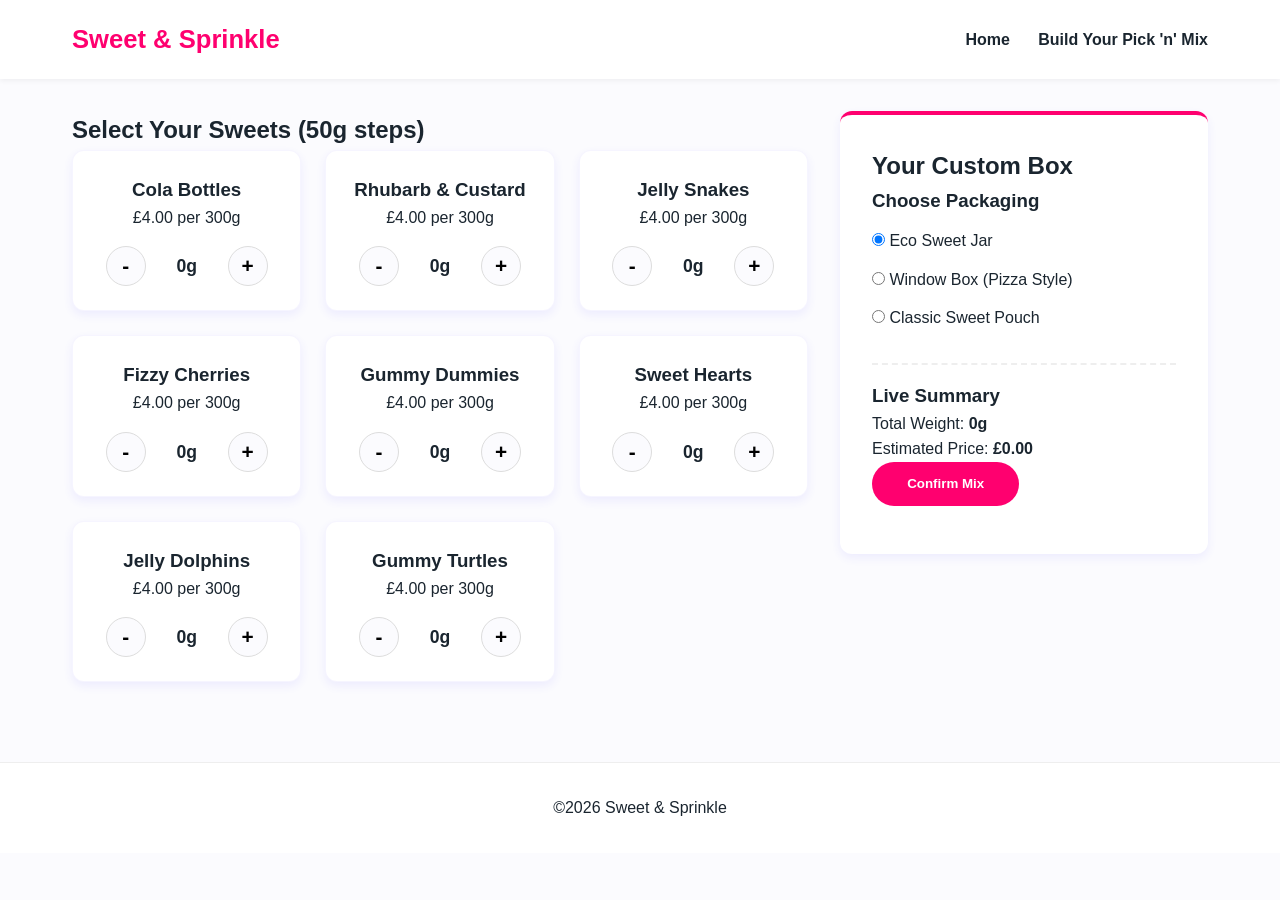
==== build.html @ 640f589e "Add Confirm Mix order validation and summary message" ====
<!DOCTYPE html>
<html lang="en">
<head>
    <meta charset="UTF-8">
    <meta name="viewport" content="width=device-width, initial-scale=1.0">
    <meta name="description" content="Customise your pick and mix box at Sweet & Sprinkle">
    <title>Mix Builder | Sweet & Sprinkle</title>
    <!-- Linking  global styling stylesheet -->
    <link rel="stylesheet" href="css/style.css">
</head>
<body>
    <header>
        <nav>
            <a href="index.html" class="logo">Sweet & Sprinkle</a>
            <div class="nav-links">
                <a href="index.html">Home</a>
                <a href="build.html">Build Your Pick 'n' Mix</a>
            </div>
        </nav>
    </header>

    <main class="builder-container">
        <!-- Section 1: The Sweet Selection Grid containing all 8 custom varieties -->
        <section class="sweets-section">
            <h2>Select Your Sweets (50g steps)</h2>
            <div class="sweets-grid">
                
                <!-- 1. Cola Bottles -->
                <div class="sweet-card">
                    <h3>Cola Bottles</h3>
                    <p class="sweet-price">£4.00 per 300g</p>
                    <div class="quantity-controls">
                        <button type="button" class="btn-qty minus" data-sweet="cola">-</button>
                        <span class="qty-display" id="qty-cola">0g</span>
                        <button type="button" class="btn-qty plus" data-sweet="cola">+</button>
                    </div>
                </div>

                <!-- 2. Rhubarb and Custard -->
                <div class="sweet-card">
                    <h3>Rhubarb & Custard</h3>
                    <p class="sweet-price">£4.00 per 300g</p>
                    <div class="quantity-controls">
                        <button type="button" class="btn-qty minus" data-sweet="rhubarb">-</button>
                        <span class="qty-display" id="qty-rhubarb">0g</span>
                        <button type="button" class="btn-qty plus" data-sweet="rhubarb">+</button>
                    </div>
                </div>

                <!-- 3. Jelly Snakes -->
                <div class="sweet-card">
                    <h3>Jelly Snakes</h3>
                    <p class="sweet-price">£4.00 per 300g</p>
                    <div class="quantity-controls">
                        <button type="button" class="btn-qty minus" data-sweet="snakes">-</button>
                        <span class="qty-display" id="qty-snakes">0g</span>
                        <button type="button" class="btn-qty plus" data-sweet="snakes">+</button>
                    </div>
                </div>

                <!-- 4. Fizzy Cherries -->
                <div class="sweet-card">
                    <h3>Fizzy Cherries</h3>
                    <p class="sweet-price">£4.00 per 300g</p>
                    <div class="quantity-controls">
                        <button type="button" class="btn-qty minus" data-sweet="cherries">-</button>
                        <span class="qty-display" id="qty-cherries">0g</span>
                        <button type="button" class="btn-qty plus" data-sweet="cherries">+</button>
                    </div>
                </div>

                <!-- 5. Gummy Dummies -->
                <div class="sweet-card">
                    <h3>Gummy Dummies</h3>
                    <p class="sweet-price">£4.00 per 300g</p>
                    <div class="quantity-controls">
                        <button type="button" class="btn-qty minus" data-sweet="dummies">-</button>
                        <span class="qty-display" id="qty-dummies">0g</span>
                        <button type="button" class="btn-qty plus" data-sweet="dummies">+</button>
                    </div>
                </div>

                <!-- 6. Hearts -->
                <div class="sweet-card">
                    <h3>Sweet Hearts</h3>
                    <p class="sweet-price">£4.00 per 300g</p>
                    <div class="quantity-controls">
                        <button type="button" class="btn-qty minus" data-sweet="hearts">-</button>
                        <span class="qty-display" id="qty-hearts">0g</span>
                        <button type="button" class="btn-qty plus" data-sweet="hearts">+</button>
                    </div>
                </div>

                <!-- 7. Dolphins -->
                <div class="sweet-card">
                    <h3>Jelly Dolphins</h3>
                    <p class="sweet-price">£4.00 per 300g</p>
                    <div class="quantity-controls">
                        <button type="button" class="btn-qty minus" data-sweet="dolphins">-</button>
                        <span class="qty-display" id="qty-dolphins">0g</span>
                        <button type="button" class="btn-qty plus" data-sweet="dolphins">+</button>
                    </div>
                </div>

                <!-- 8. Turtles -->
                <div class="sweet-card">
                    <h3>Gummy Turtles</h3>
                    <p class="sweet-price">£4.00 per 300g</p>
                    <div class="quantity-controls">
                        <button type="button" class="btn-qty minus" data-sweet="turtles">-</button>
                        <span class="qty-display" id="qty-turtles">0g</span>
                        <button type="button" class="btn-qty plus" data-sweet="turtles">+</button>
                    </div>
                </div>

            </div>
        </section>

        <!-- Section 2: Packaging Radio Buttons & Total Order Summary Side Box -->
        <section class="summary-sidebar">
            <h2>Your Custom Box</h2>
            
            <div class="packaging-options">
                <h3>Choose Packaging</h3>
                <label>
                    <input type="radio" name="packaging" value="jar" checked> Eco Sweet Jar
                </label>
                <label>
                    <input type="radio" name="packaging" value="pizza-box"> Window Box (Pizza Style)
                </label>
                <label>
                    <input type="radio" name="packaging" value="pouch"> Classic Sweet Pouch
                </label>
            </div>

            <div class="order-totals">
                <h3>Live Summary</h3>
                <p>Total Weight: <strong id="total-weight">0g</strong></p>
                <p>Estimated Price: <strong id="total-price">£0.00</strong></p>
                <button type="button" id="btn-submit-order" class="button">Confirm Mix</button>
                <p id="order-confirmation" style="margin-top: 1rem; font-weight: bold;"></p>
            </div>
        </section>
    </main>

    <footer>
        <p>&copy;2026 Sweet & Sprinkle</p>
    </footer>

    <!-- Linking the JavaScript script file at the very bottom so elements load first -->
    <script src="js/script.js"></script>
</body>
</html>
---- css/style.css ----
/* Custom variables for the specific color theme */
:root {
    --brand-pink: #ff006f;       /* Vivid raspberry pink */
    --accent-blue: #5141ff;      /* Electric purple blue */
    --dark-text: #1a252f;        /* High-contrast dark charcoal for clear reading */
    --light-bg: #fbfbfe;         /* Soft, bright off-white background */
    --white: #ffffff;
    --card-shadow: 0 4px 10px rgba(81, 65, 255, 0.08); /* Subtle blue tint shadow */
}

/* Clear default browser spacing bugs */
* {
    margin: 0;
    padding: 0;
    box-sizing: border-box;
}

body {
    font-family: 'Segoe UI', Tahoma, Geneva, Verdana, sans-serif;
    background-color: var(--light-bg);
    color: var(--dark-text);
    line-height: 1.6;
}

/* Main sticky top header menu */
header {
    background-color: var(--white);
    box-shadow: 0 2px 5px rgba(0,0,0,0.05);
    position: sticky;
    top: 0;
    z-index: 1000;
}

nav {
    display: flex;
    justify-content: space-between;
    align-items: center;
    max-width: 1200px;
    margin: 0 auto;
    padding: 1.2rem 2rem;
}

nav .logo {
    font-size: 1.6rem;
    font-weight: bold;
    color: var(--brand-pink); /* Logo stands out in custom pink */
    text-decoration: none;
}

nav .nav-links a {
    color: var(--dark-text);
    text-decoration: none;
    margin-left: 1.5rem;
    font-weight: 600;
    transition: color 0.2s ease;
}

nav .nav-links a:hover {
    color: var(--accent-blue); /* Hover transitions to the electric blue */
}

/* Layout area for homepage text banner */
.hero {
    max-width: 800px;
    margin: 6rem auto;
    text-align: center;
    padding: 2rem;
}

.eyebrow {
    font-size: 0.9rem;
    letter-spacing: 2px;
    color: var(--accent-blue); /* Highlights the subheader text in blue */
    font-weight: bold;
    margin-bottom: 1rem;
}

.hero h1 {
    font-size: 3.2rem;
    margin-bottom: 1.5rem;
    color: var(--dark-text);
}

.hero p {
    margin-bottom: 20px;
}

/* Global rounded action buttons used across both pages */
.button {
    display: inline-block;
    background-color: var(--brand-pink); /* Primary button background */
    color: var(--white);
    padding: 0.9rem 2.2rem;
    text-decoration: none;
    border-radius: 50px;
    font-weight: bold;
    border: none;
    cursor: pointer;
    transition: transform 0.2s ease, background-color 0.2s ease;
}

.button:hover {
    background-color: #d6005d; /* Darkens the pink slightly on hover */
    transform: translateY(-2px);
}

/* Grid layout splitting the sweet picker from the total summary */
.builder-container {
    display: grid;
    grid-template-columns: 2fr 1fr; 
    gap: 2rem;
    max-width: 1200px;
    margin: 2rem auto;
    padding: 0 2rem;
}

.sweets-grid {
    display: grid;
    grid-template-columns: repeat(auto-fit, minmax(220px, 1fr));
    gap: 1.5rem;
}

/* Styled presentation card containers for individual sweets */
.sweet-card {
    background-color: var(--white);
    border-radius: 12px;
    padding: 1.5rem;
    text-align: center;
    box-shadow: var(--card-shadow);
    border: 1px solid rgba(81, 65, 255, 0.05);
}

/* Alignment group layout for our plus and minus buttons */
.quantity-controls {
    display: flex;
    justify-content: center;
    align-items: center;
    margin-top: 1rem;
    gap: 1rem;
}

.btn-qty {
    background-color: var(--light-bg);
    border: 1px solid #ddd;
    width: 40px;
    height: 40px;
    border-radius: 50%;
    cursor: pointer;
    font-size: 1.3rem;
    font-weight: bold;
    transition: all 0.2s ease;
}

.btn-qty:hover {
    background-color: var(--accent-blue); /* Hover fills buttons with the electric blue */
    color: var(--white);
    border-color: var(--accent-blue);
}

.qty-display {
    font-size: 1.1rem;
    font-weight: 600;
    min-width: 50px;
}

/* Checkout summary card dashboard panel */
.summary-sidebar {
    background-color: var(--white);
    padding: 2rem;
    border-radius: 12px;
    box-shadow: var(--card-shadow);
    height: fit-content;
    border-top: 4px solid var(--brand-pink); /* Adds an neat top border accent line */
}

.packaging-options label {
    display: block;
    margin: 0.8rem 0;
    cursor: pointer;
    font-weight: 500;
}

.order-totals {
    margin-top: 2rem;
    padding-top: 1rem;
    border-top: 2px dashed #eee;
}

footer {
    text-align: center;
    padding: 2rem;
    background-color: var(--white);
    margin-top: 5rem;
    border-top: 1px solid #eee;
}

/* Mobile fluid scaling rule to stack panels vertically on phones */
@media (max-width: 768px) {
    .builder-container {
        grid-template-columns: 1fr; 
    }
}
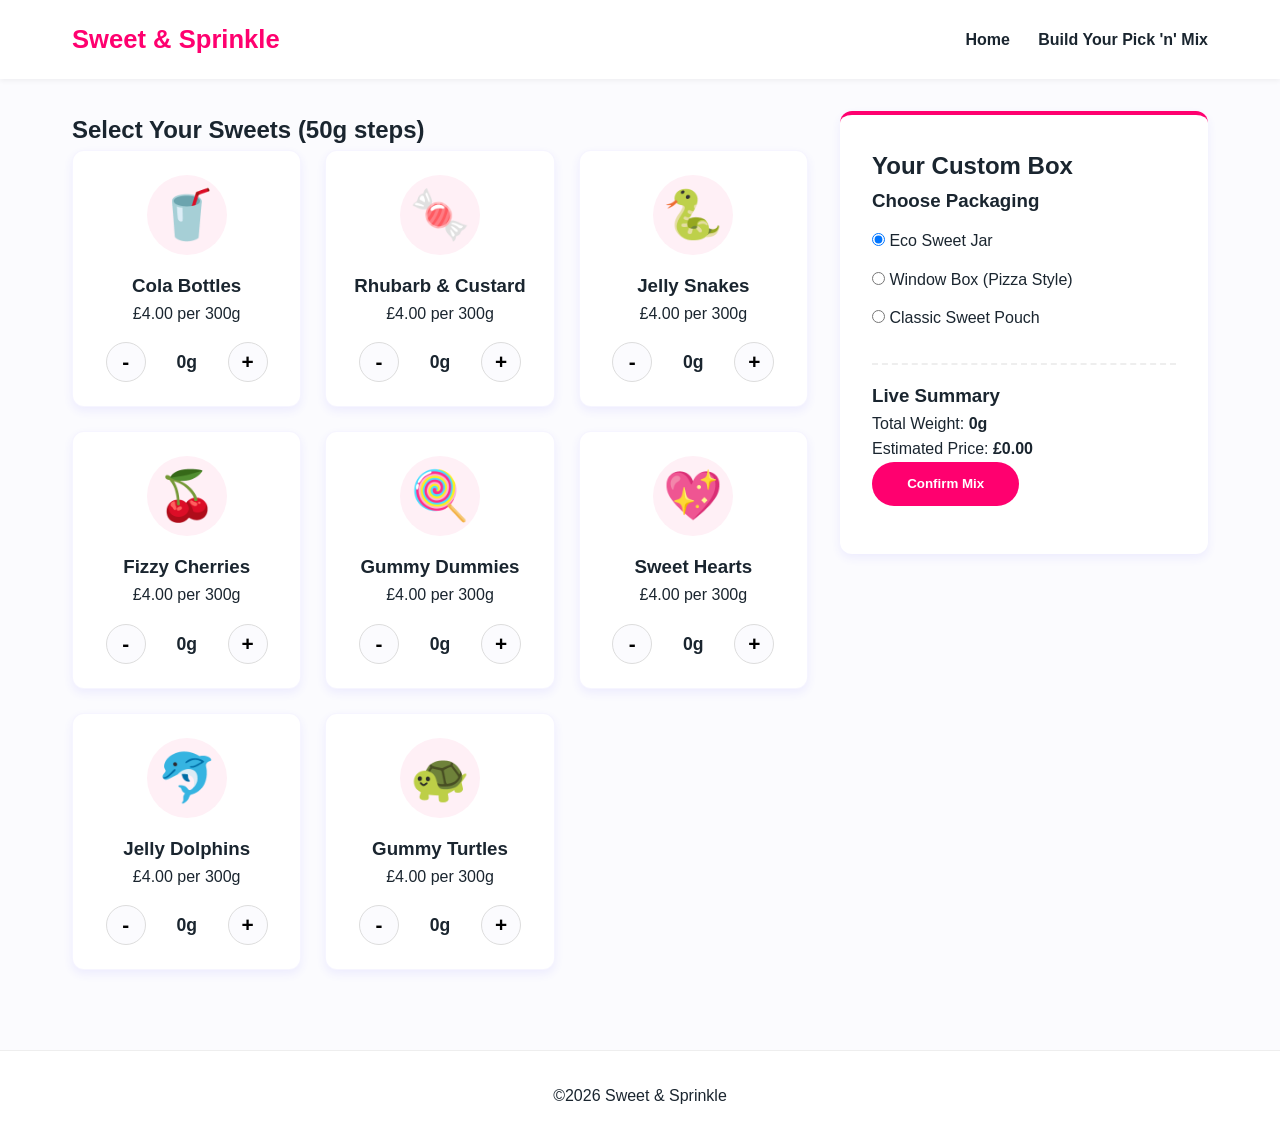
==== commit d1bfafbe: "Add in colourful circular icon badges to each sweet cards" ====
--- a/build.html
+++ b/build.html
@@ -27,6 +27,7 @@
                 
                 <!-- 1. Cola Bottles -->
                 <div class="sweet-card">
+                    <div class="sweet-icon">🥤</div>
                     <h3>Cola Bottles</h3>
                     <p class="sweet-price">£4.00 per 300g</p>
                     <div class="quantity-controls">
@@ -38,6 +39,7 @@
 
                 <!-- 2. Rhubarb and Custard -->
                 <div class="sweet-card">
+                    <div class="sweet-icon">🍬</div>
                     <h3>Rhubarb & Custard</h3>
                     <p class="sweet-price">£4.00 per 300g</p>
                     <div class="quantity-controls">
@@ -49,6 +51,7 @@
 
                 <!-- 3. Jelly Snakes -->
                 <div class="sweet-card">
+                    <div class="sweet-icon">🐍</div>
                     <h3>Jelly Snakes</h3>
                     <p class="sweet-price">£4.00 per 300g</p>
                     <div class="quantity-controls">
@@ -60,6 +63,7 @@
 
                 <!-- 4. Fizzy Cherries -->
                 <div class="sweet-card">
+                    <div class="sweet-icon">🍒</div>
                     <h3>Fizzy Cherries</h3>
                     <p class="sweet-price">£4.00 per 300g</p>
                     <div class="quantity-controls">
@@ -71,6 +75,7 @@
 
                 <!-- 5. Gummy Dummies -->
                 <div class="sweet-card">
+                    <div class="sweet-icon">🍭</div>
                     <h3>Gummy Dummies</h3>
                     <p class="sweet-price">£4.00 per 300g</p>
                     <div class="quantity-controls">
@@ -82,6 +87,7 @@
 
                 <!-- 6. Hearts -->
                 <div class="sweet-card">
+                    <div class="sweet-icon">💖</div>
                     <h3>Sweet Hearts</h3>
                     <p class="sweet-price">£4.00 per 300g</p>
                     <div class="quantity-controls">
@@ -93,6 +99,7 @@
 
                 <!-- 7. Dolphins -->
                 <div class="sweet-card">
+                    <div class="sweet-icon">🐬</div>
                     <h3>Jelly Dolphins</h3>
                     <p class="sweet-price">£4.00 per 300g</p>
                     <div class="quantity-controls">
@@ -104,6 +111,7 @@
 
                 <!-- 8. Turtles -->
                 <div class="sweet-card">
+                    <div class="sweet-icon">🐢</div>
                     <h3>Gummy Turtles</h3>
                     <p class="sweet-price">£4.00 per 300g</p>
                     <div class="quantity-controls">
--- a/css/style.css
+++ b/css/style.css
@@ -130,6 +130,17 @@
     border: 1px solid rgba(81, 65, 255, 0.05);
 }
 
+.sweet-icon {
+    font-size: 3rem;
+    background-color: #fff0f6;
+    width: 80px;
+    height: 80px;
+    line-height: 80px;
+    border-radius: 50%;
+    margin: 0 auto 1rem auto;
+}
+
+
 /* Alignment group layout for our plus and minus buttons */
 .quantity-controls {
     display: flex;
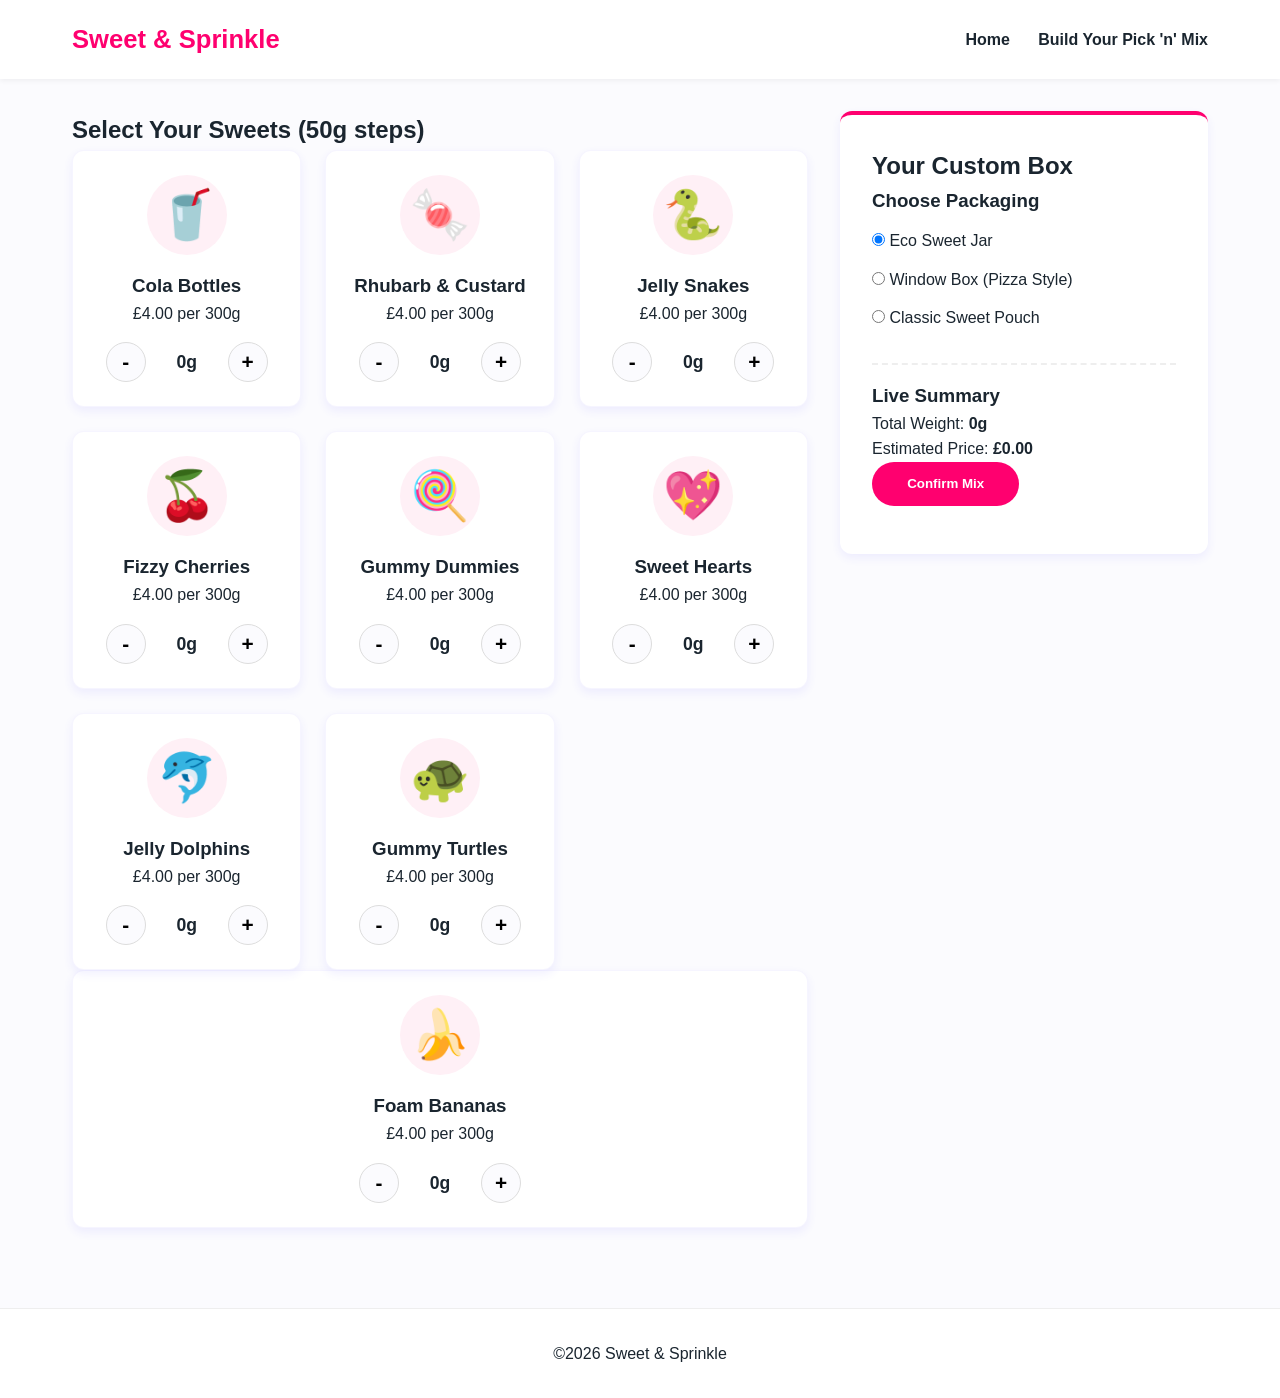
==== commit e563b94c: "Add Foam Bananas as 9th sweet card for 3x3 grid of sweet selection" ====
--- a/build.html
+++ b/build.html
@@ -122,6 +122,19 @@
                 </div>
 
             </div>
+
+                            <!-- 9. Foam Bananas -->
+                <div class="sweet-card">
+                    <div class="sweet-icon">🍌</div>
+                    <h3>Foam Bananas</h3>
+                    <p class="sweet-price">£4.00 per 300g</p>
+                    <div class="quantity-controls">
+                        <button type="button" class="btn-qty minus" data-sweet="bananas">-</button>
+                        <span class="qty-display" id="qty-bananas">0g</span>
+                        <button type="button" class="btn-qty plus" data-sweet="bananas">+</button>
+                    </div>
+                </div>
+
         </section>
 
         <!-- Section 2: Packaging Radio Buttons & Total Order Summary Side Box -->
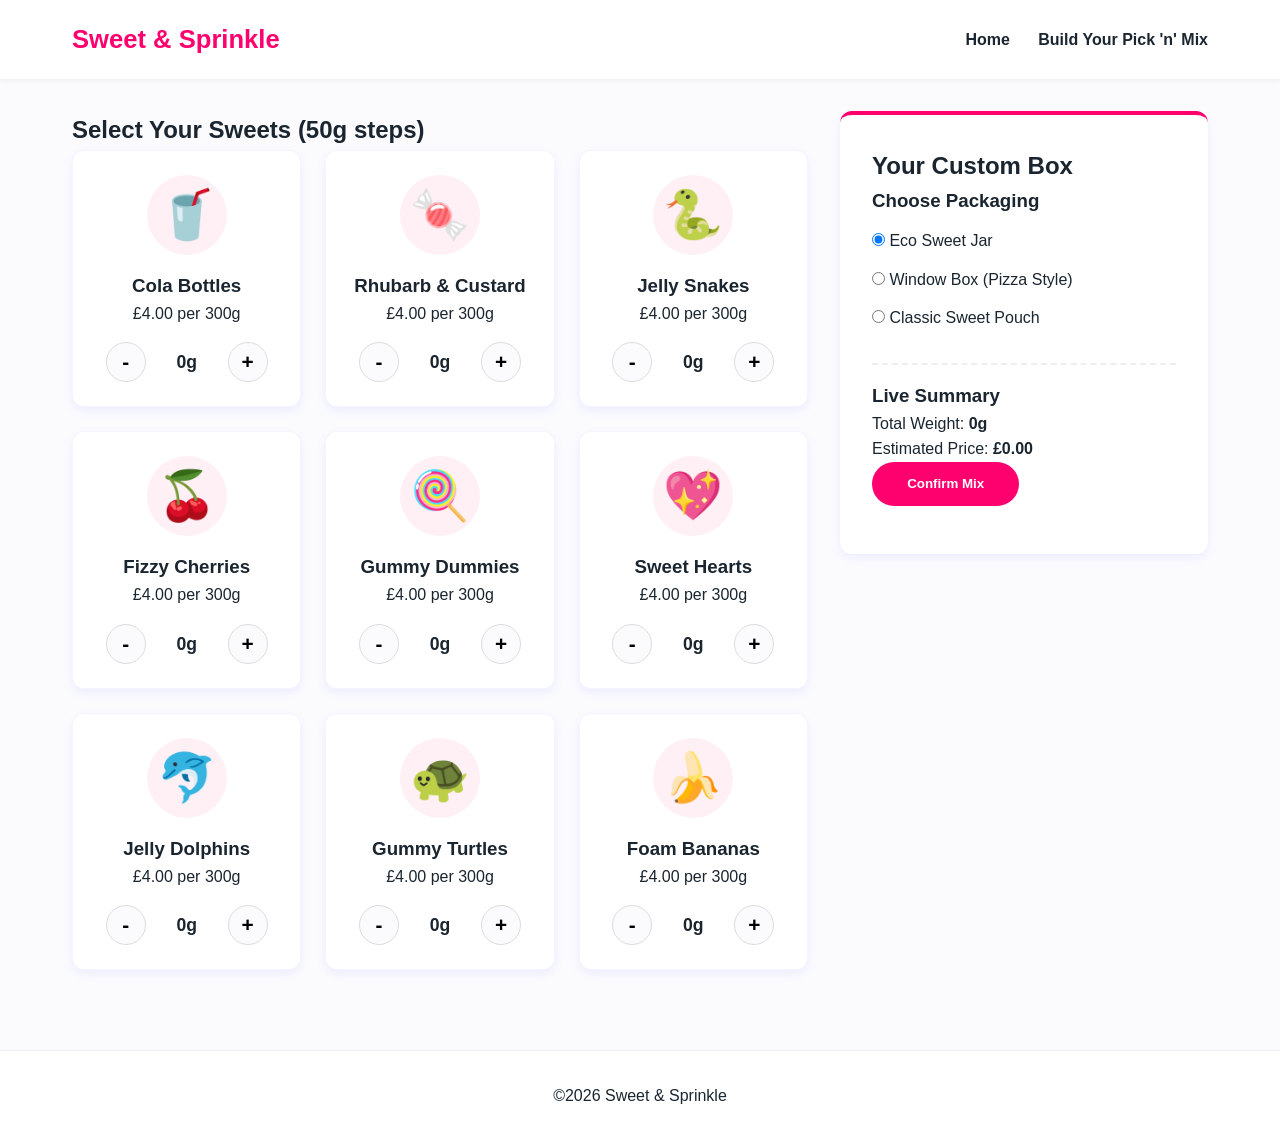
==== commit dfe3eae3: "Fix closing div tags for sweet cards" ====
--- a/build.html
+++ b/build.html
@@ -23,7 +23,7 @@
         <!-- Section 1: The Sweet Selection Grid containing all 8 custom varieties -->
         <section class="sweets-section">
             <h2>Select Your Sweets (50g steps)</h2>
-            <div class="sweets-grid">
+                        <div class="sweets-grid">
                 
                 <!-- 1. Cola Bottles -->
                 <div class="sweet-card">
@@ -121,9 +121,7 @@
                     </div>
                 </div>
 
-            </div>
-
-                            <!-- 9. Foam Bananas -->
+                <!-- 9. Foam Bananas -->
                 <div class="sweet-card">
                     <div class="sweet-icon">🍌</div>
                     <h3>Foam Bananas</h3>
@@ -134,6 +132,9 @@
                         <button type="button" class="btn-qty plus" data-sweet="bananas">+</button>
                     </div>
                 </div>
+
+            </div>
+
 
         </section>
 
